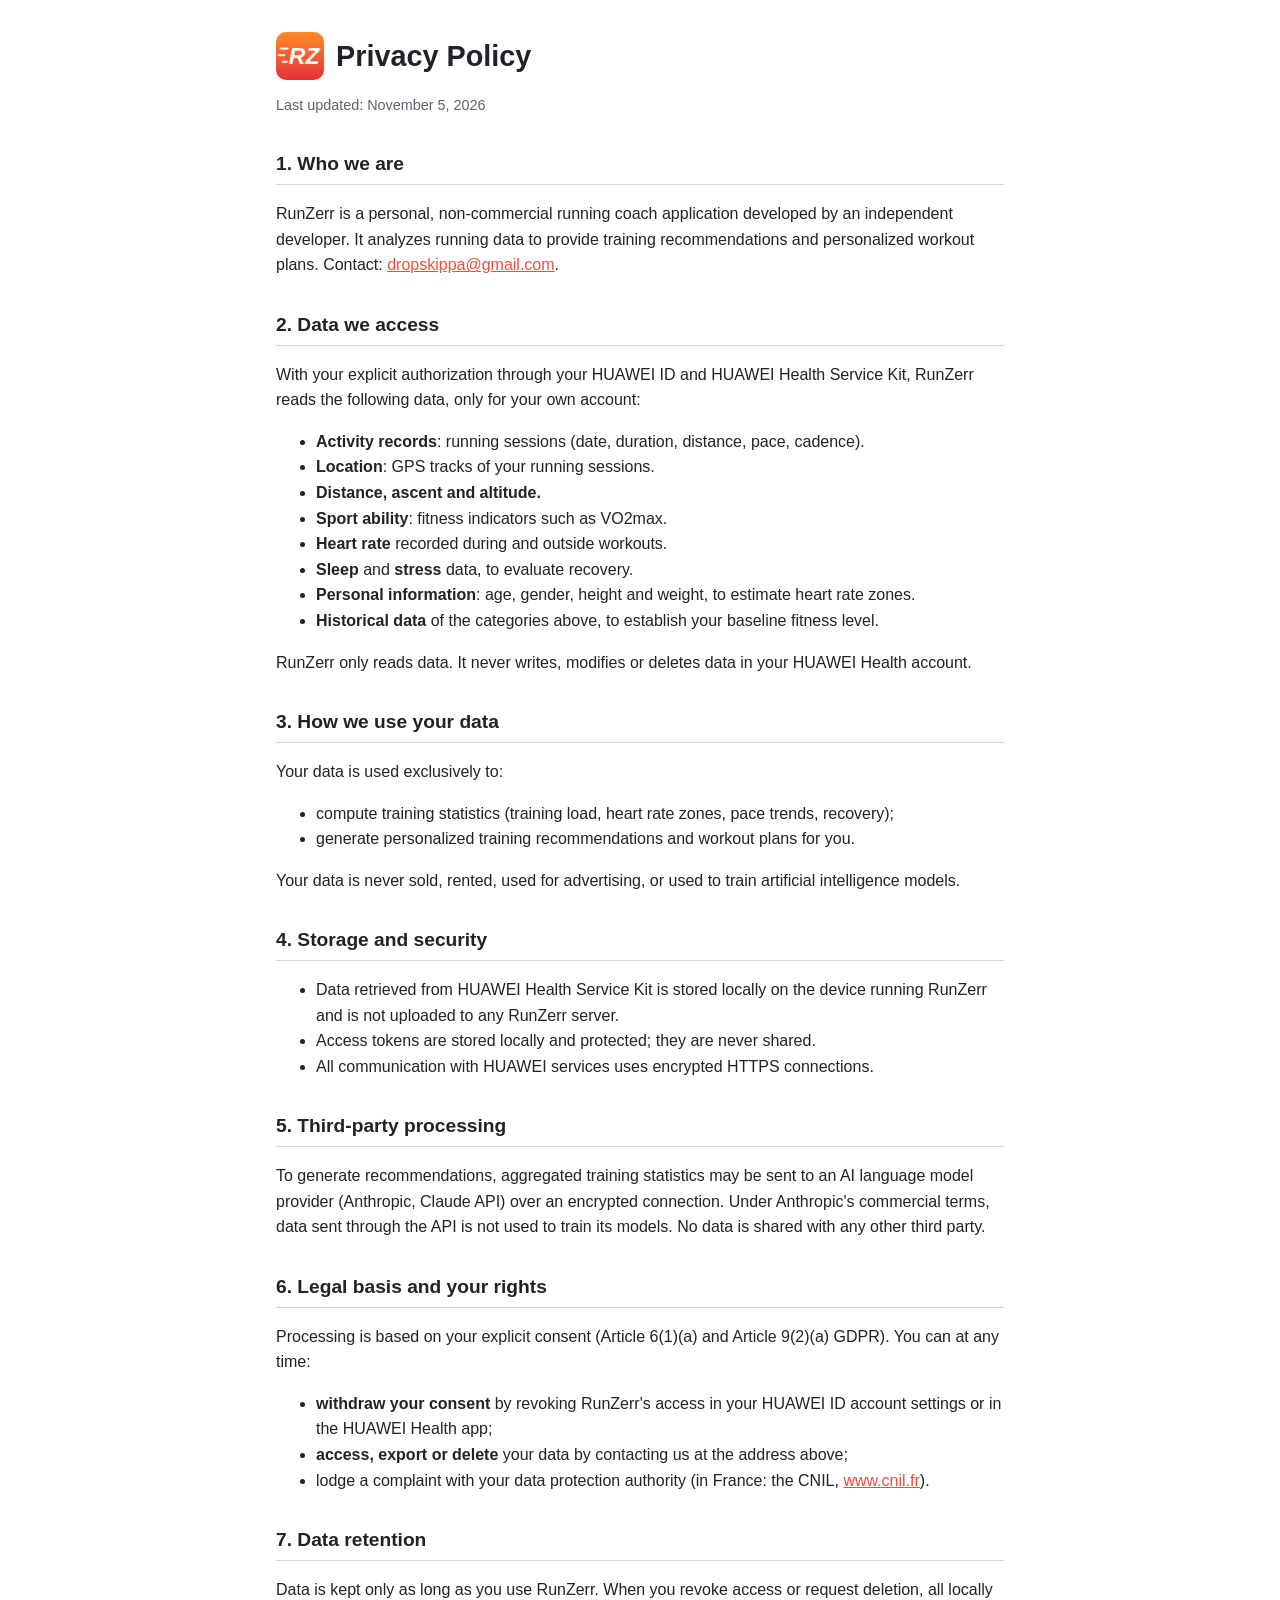
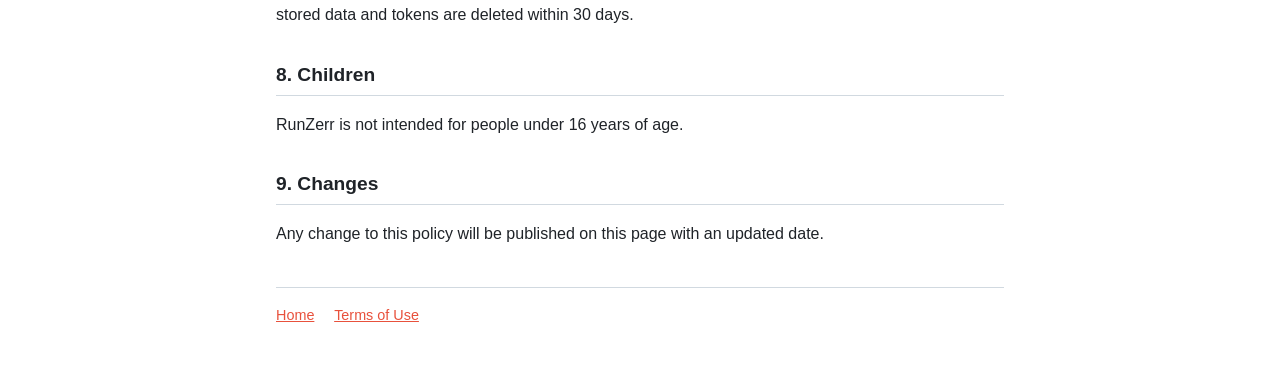
==== docs/privacy.html @ 43c0448b "Add RunZerr legal pages for GitHub Pages and data-safe .gitignore Co-Authored-By: Claude Opus 5.5 <n" ====
<!DOCTYPE html>
<html lang="en">
<head>
  <meta charset="utf-8">
  <meta name="viewport" content="width=device-width, initial-scale=1">
  <title>RunZerr Privacy Policy</title>
  <link rel="stylesheet" href="style.css">
</head>
<body>
<main>
  <header>
    <img src="icon-216.png" alt="RunZerr logo">
    <h1>Privacy Policy</h1>
  </header>
  <p class="meta">Last updated: November 5, 2026</p>

  <h2>1. Who we are</h2>
  <p>RunZerr is a personal, non-commercial running coach application developed by an independent developer.
  It analyzes running data to provide training recommendations and personalized workout plans.
  Contact: <a href="mailto:dropskippa@gmail.com">dropskippa@gmail.com</a>.</p>

  <h2>2. Data we access</h2>
  <p>With your explicit authorization through your HUAWEI ID and HUAWEI Health Service Kit, RunZerr reads the following data,
  only for your own account:</p>
  <ul>
    <li><strong>Activity records</strong>: running sessions (date, duration, distance, pace, cadence).</li>
    <li><strong>Location</strong>: GPS tracks of your running sessions.</li>
    <li><strong>Distance, ascent and altitude.</strong></li>
    <li><strong>Sport ability</strong>: fitness indicators such as VO2max.</li>
    <li><strong>Heart rate</strong> recorded during and outside workouts.</li>
    <li><strong>Sleep</strong> and <strong>stress</strong> data, to evaluate recovery.</li>
    <li><strong>Personal information</strong>: age, gender, height and weight, to estimate heart rate zones.</li>
    <li><strong>Historical data</strong> of the categories above, to establish your baseline fitness level.</li>
  </ul>
  <p>RunZerr only reads data. It never writes, modifies or deletes data in your HUAWEI Health account.</p>

  <h2>3. How we use your data</h2>
  <p>Your data is used exclusively to:</p>
  <ul>
    <li>compute training statistics (training load, heart rate zones, pace trends, recovery);</li>
    <li>generate personalized training recommendations and workout plans for you.</li>
  </ul>
  <p>Your data is never sold, rented, used for advertising, or used to train artificial intelligence models.</p>

  <h2>4. Storage and security</h2>
  <ul>
    <li>Data retrieved from HUAWEI Health Service Kit is stored locally on the device running RunZerr and is not uploaded to any RunZerr server.</li>
    <li>Access tokens are stored locally and protected; they are never shared.</li>
    <li>All communication with HUAWEI services uses encrypted HTTPS connections.</li>
  </ul>

  <h2>5. Third-party processing</h2>
  <p>To generate recommendations, aggregated training statistics may be sent to an AI language model provider
  (Anthropic, Claude API) over an encrypted connection. Under Anthropic's commercial terms, data sent through the API
  is not used to train its models. No data is shared with any other third party.</p>

  <h2>6. Legal basis and your rights</h2>
  <p>Processing is based on your explicit consent (Article 6(1)(a) and Article 9(2)(a) GDPR). You can at any time:</p>
  <ul>
    <li><strong>withdraw your consent</strong> by revoking RunZerr's access in your HUAWEI ID account settings or in the HUAWEI Health app;</li>
    <li><strong>access, export or delete</strong> your data by contacting us at the address above;</li>
    <li>lodge a complaint with your data protection authority (in France: the CNIL, <a href="https://www.cnil.fr">www.cnil.fr</a>).</li>
  </ul>

  <h2>7. Data retention</h2>
  <p>Data is kept only as long as you use RunZerr. When you revoke access or request deletion, all locally stored data and tokens are deleted within 30 days.</p>

  <h2>8. Children</h2>
  <p>RunZerr is not intended for people under 16 years of age.</p>

  <h2>9. Changes</h2>
  <p>Any change to this policy will be published on this page with an updated date.</p>

  <nav>
    <a href="index.html">Home</a>
    <a href="terms.html">Terms of Use</a>
  </nav>
</main>
</body>
</html>
---- docs/style.css ----
:root {
  --bg: #ffffff;
  --text: #1f2328;
  --muted: #59636e;
  --accent: #e8513c;
  --border: #d1d9e0;
}
@media (prefers-color-scheme: dark) {
  :root {
    --bg: #0d1117;
    --text: #e6edf3;
    --muted: #9198a1;
    --accent: #ff7b5c;
    --border: #3d444d;
  }
}
* { box-sizing: border-box; }
body {
  margin: 0;
  background: var(--bg);
  color: var(--text);
  font: 16px/1.6 -apple-system, BlinkMacSystemFont, "Segoe UI", Roboto, sans-serif;
}
main { max-width: 760px; margin: 0 auto; padding: 32px 16px 64px; }
header { display: flex; align-items: center; gap: 12px; margin-bottom: 8px; }
header img { width: 48px; height: 48px; border-radius: 10px; }
h1 { margin: 0; font-size: 1.8rem; }
h2 { margin-top: 2rem; font-size: 1.2rem; border-bottom: 1px solid var(--border); padding-bottom: 4px; }
.meta { color: var(--muted); font-size: 0.9rem; }
a { color: var(--accent); }
nav { margin-top: 2.5rem; padding-top: 1rem; border-top: 1px solid var(--border); font-size: 0.9rem; }
nav a { margin-right: 16px; }
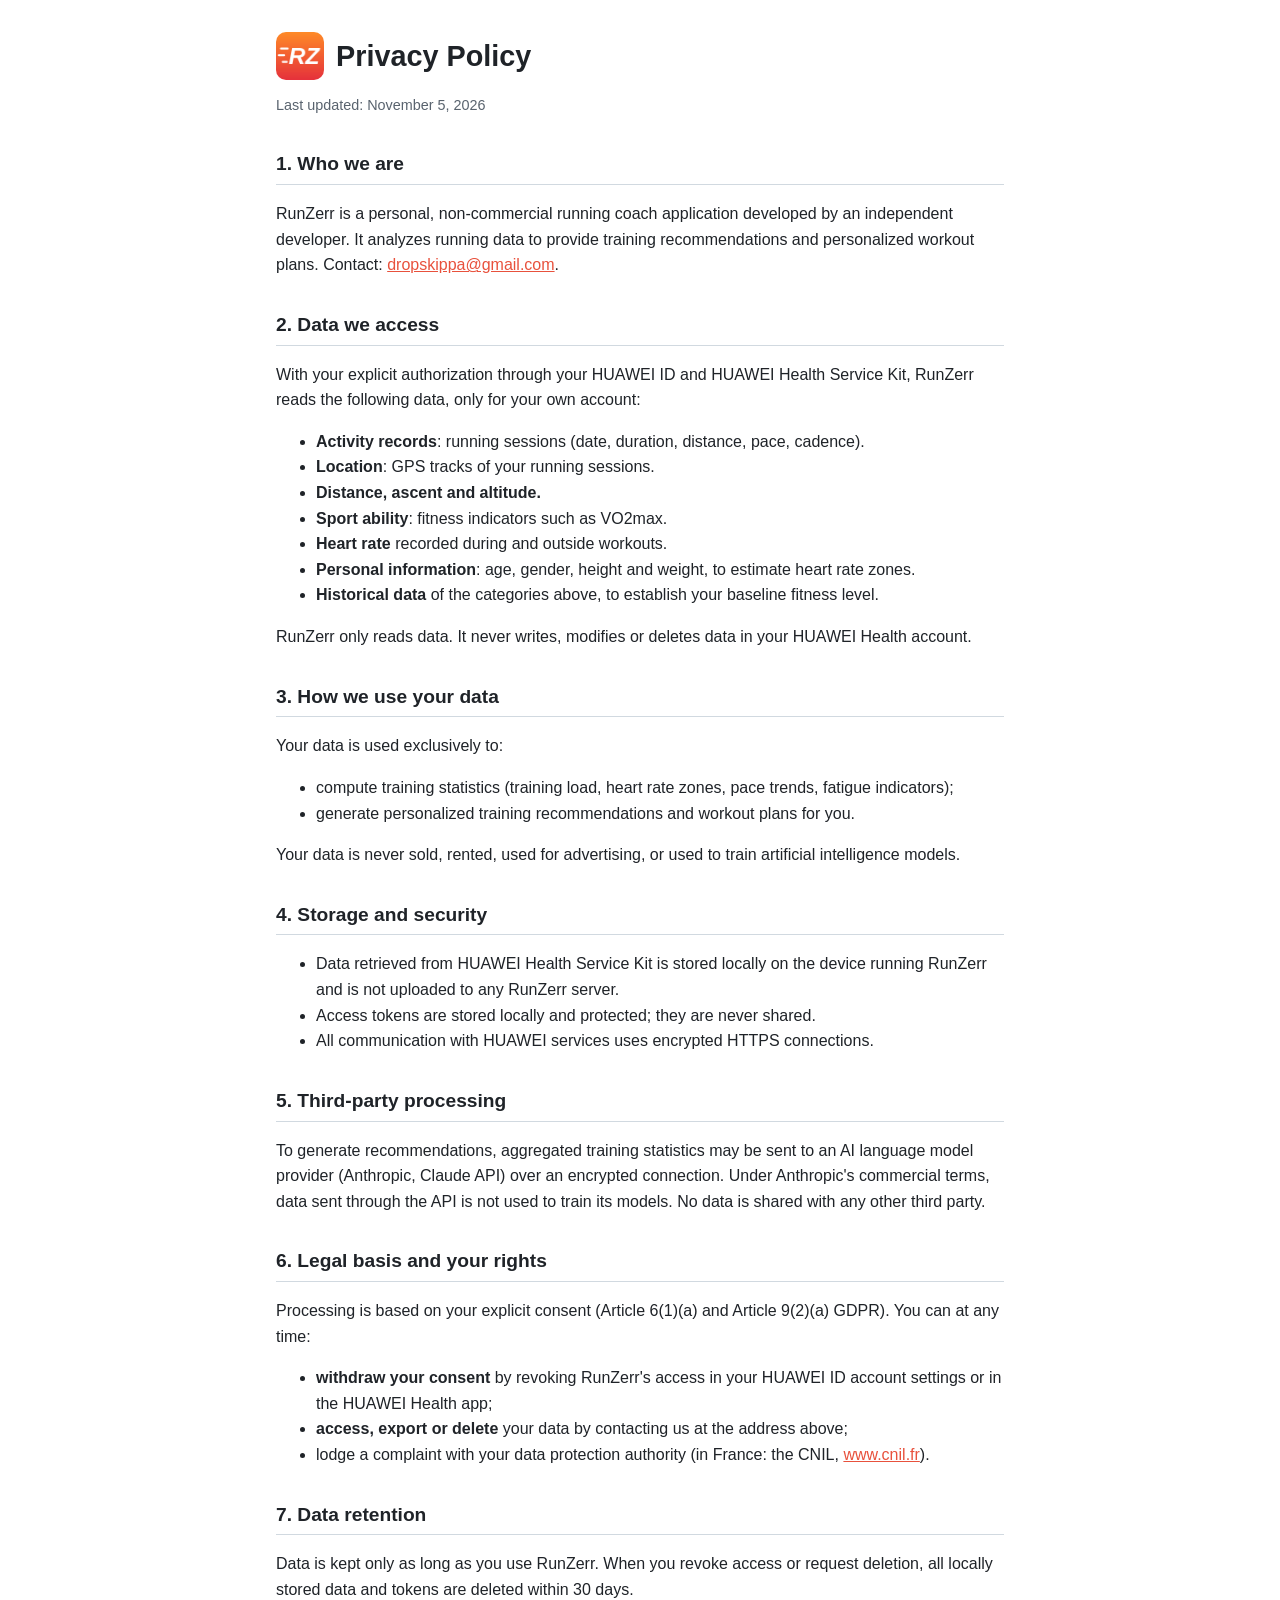
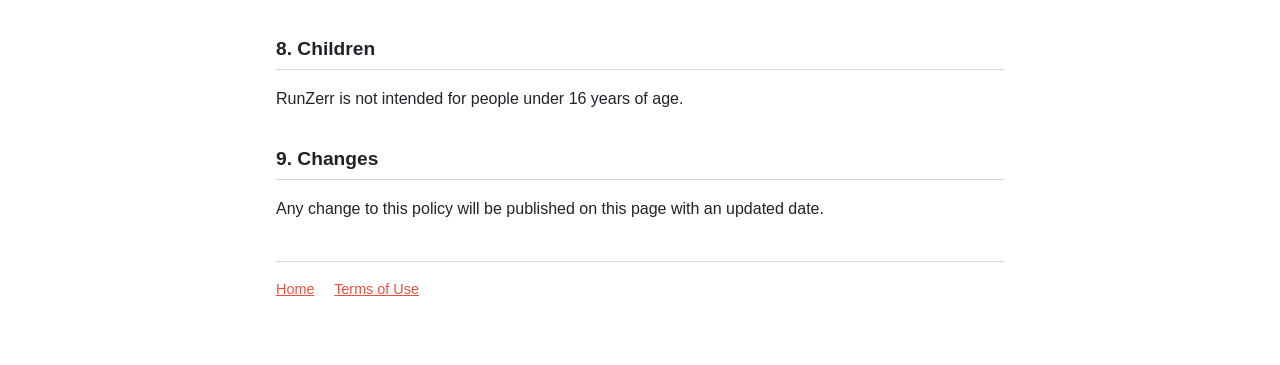
==== commit cce89da6: "Privacy policy: remove sleep and stress scopes Co-Authored-By: Claude Opus 5.5 <noreply@anthropic.co" ====
--- a/docs/privacy.html
+++ b/docs/privacy.html
@@ -28,7 +28,6 @@
     <li><strong>Distance, ascent and altitude.</strong></li>
     <li><strong>Sport ability</strong>: fitness indicators such as VO2max.</li>
     <li><strong>Heart rate</strong> recorded during and outside workouts.</li>
-    <li><strong>Sleep</strong> and <strong>stress</strong> data, to evaluate recovery.</li>
     <li><strong>Personal information</strong>: age, gender, height and weight, to estimate heart rate zones.</li>
     <li><strong>Historical data</strong> of the categories above, to establish your baseline fitness level.</li>
   </ul>
@@ -37,7 +36,7 @@
   <h2>3. How we use your data</h2>
   <p>Your data is used exclusively to:</p>
   <ul>
-    <li>compute training statistics (training load, heart rate zones, pace trends, recovery);</li>
+    <li>compute training statistics (training load, heart rate zones, pace trends, fatigue indicators);</li>
     <li>generate personalized training recommendations and workout plans for you.</li>
   </ul>
   <p>Your data is never sold, rented, used for advertising, or used to train artificial intelligence models.</p>
